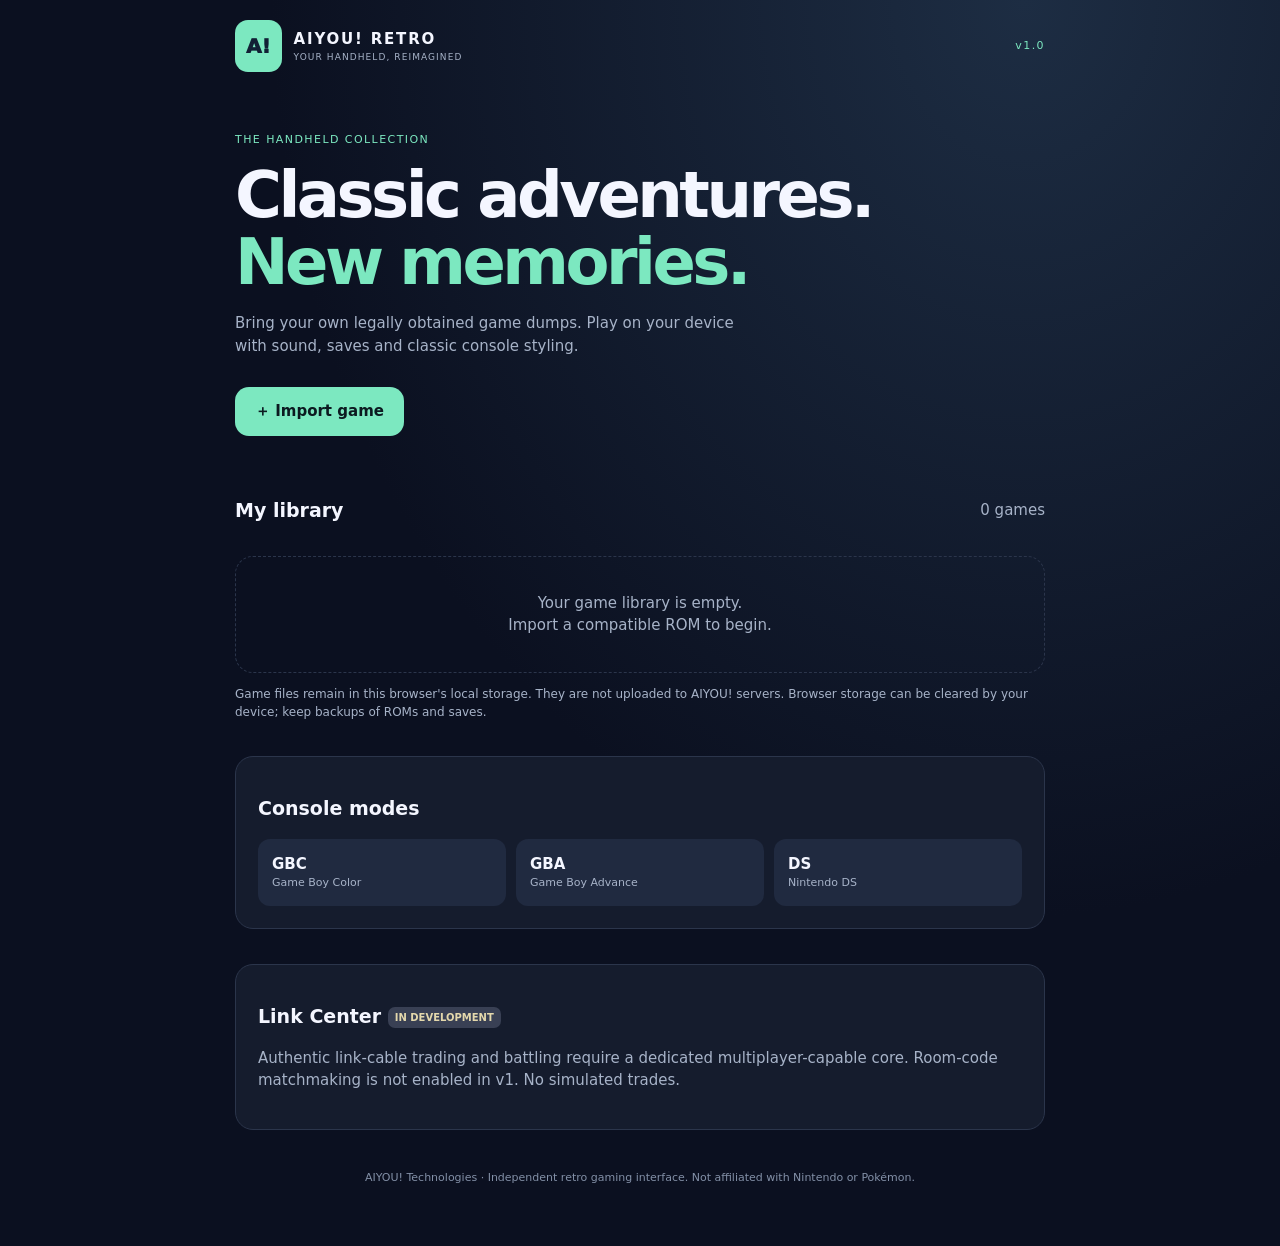
==== index.html @ af001be8 "Add files via upload" ====
<!doctype html><html lang="en"><head><meta charset="utf-8"><meta name="viewport" content="width=device-width,initial-scale=1,viewport-fit=cover"><meta name="theme-color" content="#111827"><link rel="manifest" href="manifest.webmanifest"><title>AIYOU! Retro • Game Library</title><link rel="stylesheet" href="style.css"></head><body><main class="app"><header><div class="brand"><span class="mark">A!</span><div><strong>AIYOU! RETRO</strong><small>YOUR HANDHELD, REIMAGINED</small></div></div><span class="version">v1.0</span></header><section class="hero"><div class="eyebrow">THE HANDHELD COLLECTION</div><h1>Classic adventures.<br><em>New memories.</em></h1><p>Bring your own legally obtained game dumps. Play on your device with sound, saves and classic console styling.</p><label class="primary">＋ Import game <input id="rom" type="file" accept=".gb,.gbc,.gba,.nds" hidden></label></section><section class="library"><div class="sectionhead"><h2>My library</h2><span id="count">0 games</span></div><div id="games" class="games"></div><p class="note">Game files remain in this browser's local storage. They are not uploaded to AIYOU! servers. Browser storage can be cleared by your device; keep backups of ROMs and saves.</p></section><section class="info"><h2>Console modes</h2><div class="systems"><div><b>GBC</b><small>Game Boy Color</small></div><div><b>GBA</b><small>Game Boy Advance</small></div><div><b>DS</b><small>Nintendo DS</small></div></div></section><section class="info"><h2>Link Center <span class="soon">IN DEVELOPMENT</span></h2><p>Authentic link-cable trading and battling require a dedicated multiplayer-capable core. Room-code matchmaking is not enabled in v1. No simulated trades.</p></section><footer>AIYOU! Technologies · Independent retro gaming interface. Not affiliated with Nintendo or Pokémon.</footer></main><div id="toast" role="status"></div><script src="library.js"></script></body></html>
---- style.css ----
:root{color-scheme:dark;--bg:#0b1020;--panel:#161e31;--edge:#2b354b;--muted:#a7b3c8;--accent:#7ce8c0}*{box-sizing:border-box}body{margin:0;background:radial-gradient(ellipse at 80% 0%,#1d2d43,#0b1020 52%);color:#f4f6ff;font:15px/1.5 system-ui,-apple-system,sans-serif}.app{max-width:850px;margin:auto;padding:20px 20px 60px}header,.brand,.sectionhead,.game,.actions,.topbar{display:flex;align-items:center;justify-content:space-between;gap:12px}.brand{justify-content:start}.mark{background:#7ce8c0;color:#122035;font-weight:1000;padding:11px;border-radius:13px;font-size:20px}.brand strong,.brand small{display:block;letter-spacing:.12em}.brand small{font-size:9px;color:var(--muted)}.version,.eyebrow{font-size:11px;letter-spacing:.13em;color:var(--accent)}.hero{padding:60px 0 45px}.hero h1{font-size:clamp(37px,8vw,64px);line-height:1.06;letter-spacing:-.055em;margin:13px 0}.hero h1 em{font-style:normal;color:var(--accent)}p{color:var(--muted)}.hero p{max-width:520px}.primary,button{border:0;cursor:pointer;font:inherit}.primary{display:inline-block;margin-top:15px;background:var(--accent);color:#0c1a20;padding:13px 20px;border-radius:14px;font-weight:800}.sectionhead{margin-bottom:15px}.sectionhead h2,.info h2{font-size:19px}.sectionhead span{color:var(--muted)}.games{display:grid;gap:12px}.game{border:1px solid var(--edge);background:var(--panel);border-radius:18px;padding:16px}.game .cover{width:58px;height:70px;border-radius:10px;background:linear-gradient(145deg,#3e5078,#202c45);display:grid;place-items:center;font-weight:900;flex-shrink:0;color:#c3f9e5}.game .details{flex:1;min-width:0}.game .details strong{display:block;white-space:nowrap;overflow:hidden;text-overflow:ellipsis}.game .details small{color:var(--muted)}.actions{gap:8px}.actions button,.secondary{background:#29334a;color:#fff;border-radius:10px;padding:9px 12px}.actions .play{background:var(--accent);color:#122035;font-weight:800}.empty{border:1px dashed var(--edge);border-radius:18px;padding:35px 20px;text-align:center;color:var(--muted)}.note{font-size:12px}.info{margin-top:35px;padding:22px;border-radius:18px;background:#151c2d;border:1px solid var(--edge)}.systems{display:grid;grid-template-columns:repeat(3,1fr);gap:10px}.systems div{background:#202a40;border-radius:12px;padding:14px}.systems b,.systems small{display:block}.systems small{font-size:11px;color:var(--muted)}.soon{font-size:10px;background:#394054;color:#e4d8ac;padding:5px 7px;border-radius:7px;vertical-align:middle}footer{font-size:11px;color:#8390a7;text-align:center;margin-top:40px}#toast{position:fixed;bottom:20px;left:50%;transform:translateX(-50%);background:#2c3a52;padding:12px 18px;border-radius:12px;display:none;max-width:90vw;z-index:10}@media(max-width:500px){.game{flex-wrap:wrap}.game .actions{width:100%;justify-content:flex-end}.systems{gap:5px}.systems div{padding:10px}.hero{padding-top:40px}}
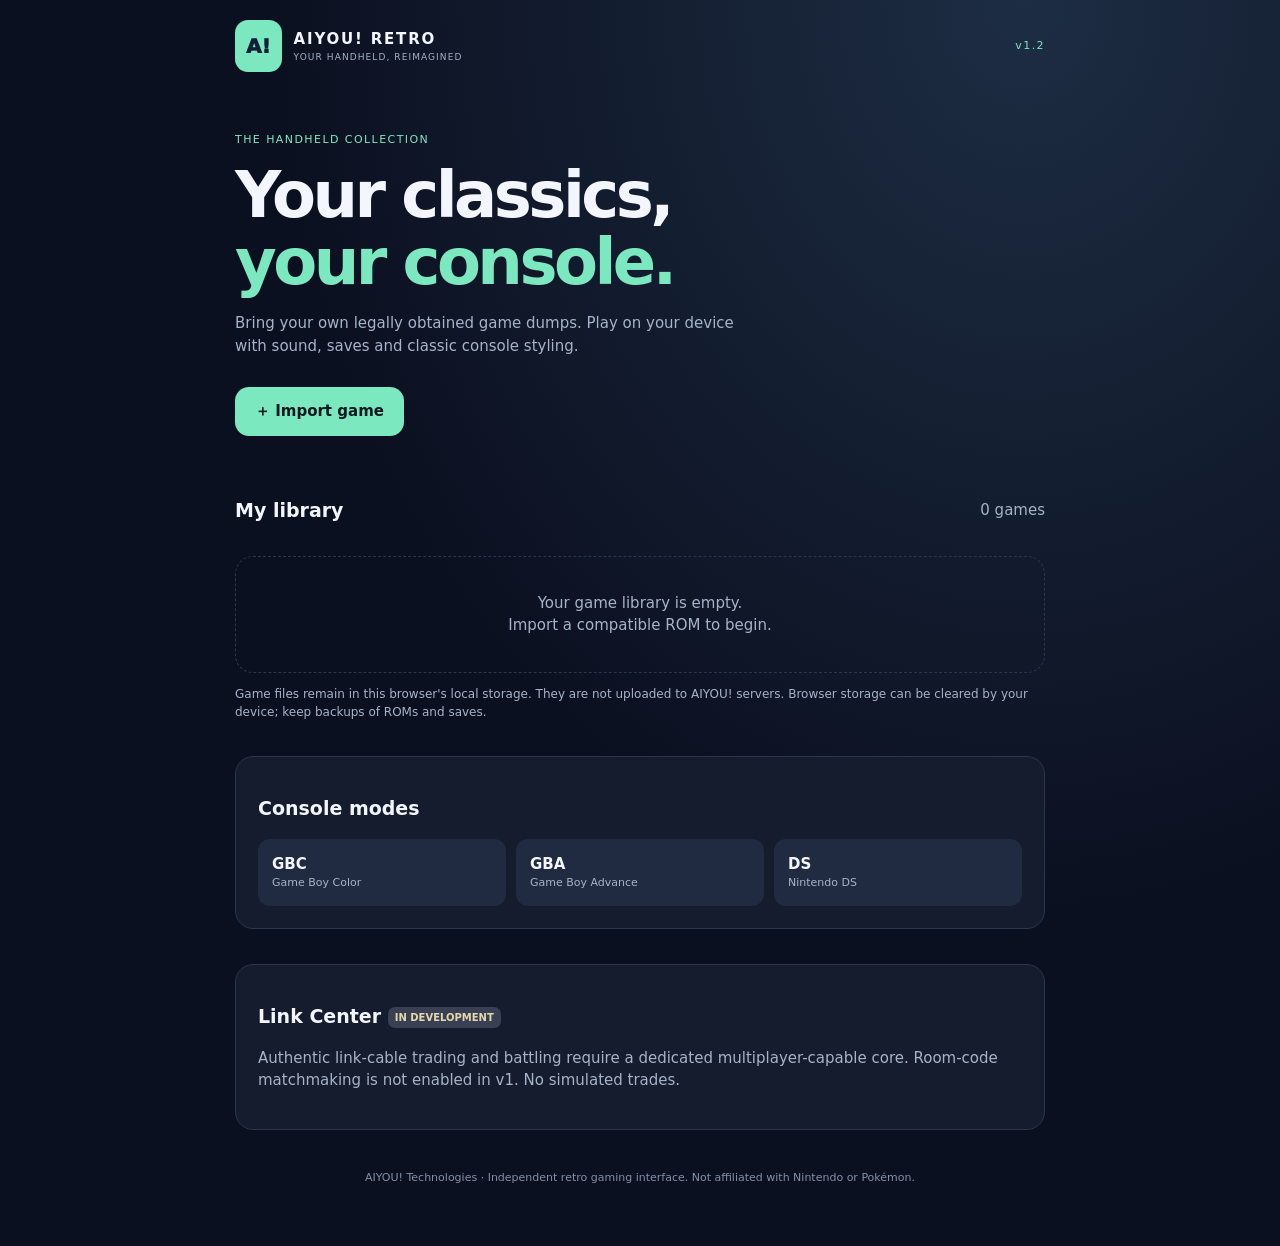
==== commit 9f51b944: "Add files via upload" ====
--- a/index.html
+++ b/index.html
@@ -1 +1 @@
-<!doctype html><html lang="en"><head><meta charset="utf-8"><meta name="viewport" content="width=device-width,initial-scale=1,viewport-fit=cover"><meta name="theme-color" content="#111827"><link rel="manifest" href="manifest.webmanifest"><title>AIYOU! Retro • Game Library</title><link rel="stylesheet" href="style.css"></head><body><main class="app"><header><div class="brand"><span class="mark">A!</span><div><strong>AIYOU! RETRO</strong><small>YOUR HANDHELD, REIMAGINED</small></div></div><span class="version">v1.0</span></header><section class="hero"><div class="eyebrow">THE HANDHELD COLLECTION</div><h1>Classic adventures.<br><em>New memories.</em></h1><p>Bring your own legally obtained game dumps. Play on your device with sound, saves and classic console styling.</p><label class="primary">＋ Import game <input id="rom" type="file" accept=".gb,.gbc,.gba,.nds" hidden></label></section><section class="library"><div class="sectionhead"><h2>My library</h2><span id="count">0 games</span></div><div id="games" class="games"></div><p class="note">Game files remain in this browser's local storage. They are not uploaded to AIYOU! servers. Browser storage can be cleared by your device; keep backups of ROMs and saves.</p></section><section class="info"><h2>Console modes</h2><div class="systems"><div><b>GBC</b><small>Game Boy Color</small></div><div><b>GBA</b><small>Game Boy Advance</small></div><div><b>DS</b><small>Nintendo DS</small></div></div></section><section class="info"><h2>Link Center <span class="soon">IN DEVELOPMENT</span></h2><p>Authentic link-cable trading and battling require a dedicated multiplayer-capable core. Room-code matchmaking is not enabled in v1. No simulated trades.</p></section><footer>AIYOU! Technologies · Independent retro gaming interface. Not affiliated with Nintendo or Pokémon.</footer></main><div id="toast" role="status"></div><script src="library.js"></script></body></html>
+<!doctype html><html lang="en"><head><meta charset="utf-8"><meta name="viewport" content="width=device-width,initial-scale=1,viewport-fit=cover"><meta name="theme-color" content="#111827"><link rel="manifest" href="manifest.webmanifest"><link rel="icon" type="image/svg+xml" href="icon.svg"><link rel="apple-touch-icon" href="icon-180.png"><title>AIYOU! Retro • Game Library</title><link rel="stylesheet" href="style.css"></head><body><main class="app"><header><div class="brand"><span class="mark">A!</span><div><strong>AIYOU! RETRO</strong><small>YOUR HANDHELD, REIMAGINED</small></div></div><span class="version">v1.2</span></header><section class="hero"><div class="eyebrow">THE HANDHELD COLLECTION</div><h1>Your classics,<br><em>your console.</em></h1><p>Bring your own legally obtained game dumps. Play on your device with sound, saves and classic console styling.</p><label class="primary">＋ Import game <input id="rom" type="file" accept=".gb,.gbc,.gba,.nds" hidden></label></section><section class="library"><div class="sectionhead"><h2>My library</h2><span id="count">0 games</span></div><div id="games" class="games"></div><p class="note">Game files remain in this browser's local storage. They are not uploaded to AIYOU! servers. Browser storage can be cleared by your device; keep backups of ROMs and saves.</p></section><section class="info"><h2>Console modes</h2><div class="systems"><div><b>GBC</b><small>Game Boy Color</small></div><div><b>GBA</b><small>Game Boy Advance</small></div><div><b>DS</b><small>Nintendo DS</small></div></div></section><section class="info"><h2>Link Center <span class="soon">IN DEVELOPMENT</span></h2><p>Authentic link-cable trading and battling require a dedicated multiplayer-capable core. Room-code matchmaking is not enabled in v1. No simulated trades.</p></section><footer>AIYOU! Technologies · Independent retro gaming interface. Not affiliated with Nintendo or Pokémon.</footer></main><div id="toast" role="status"></div><script src="library.js"></script></body></html>
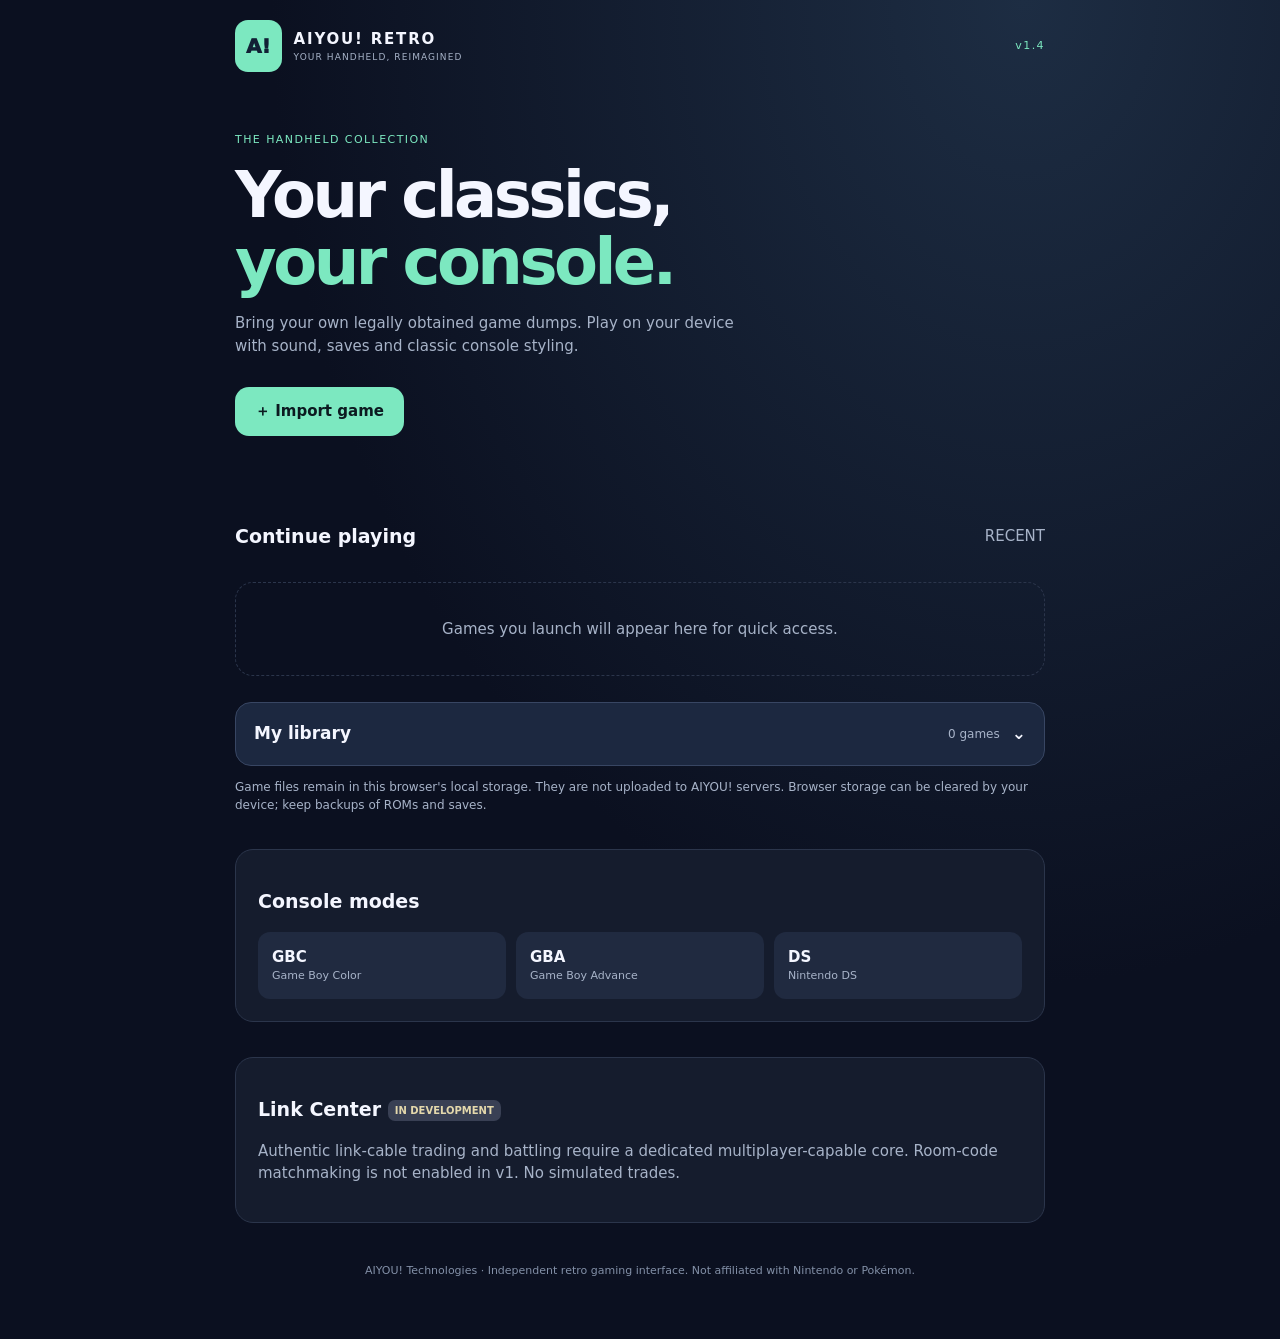
==== commit a605c601: "Add files via upload" ====
--- a/index.html
+++ b/index.html
@@ -1 +1 @@
-<!doctype html><html lang="en"><head><meta charset="utf-8"><meta name="viewport" content="width=device-width,initial-scale=1,viewport-fit=cover"><meta name="theme-color" content="#111827"><link rel="manifest" href="manifest.webmanifest"><link rel="icon" type="image/svg+xml" href="icon.svg"><link rel="apple-touch-icon" href="icon-180.png"><title>AIYOU! Retro • Game Library</title><link rel="stylesheet" href="style.css"></head><body><main class="app"><header><div class="brand"><span class="mark">A!</span><div><strong>AIYOU! RETRO</strong><small>YOUR HANDHELD, REIMAGINED</small></div></div><span class="version">v1.2</span></header><section class="hero"><div class="eyebrow">THE HANDHELD COLLECTION</div><h1>Your classics,<br><em>your console.</em></h1><p>Bring your own legally obtained game dumps. Play on your device with sound, saves and classic console styling.</p><label class="primary">＋ Import game <input id="rom" type="file" accept=".gb,.gbc,.gba,.nds" hidden></label></section><section class="library"><div class="sectionhead"><h2>My library</h2><span id="count">0 games</span></div><div id="games" class="games"></div><p class="note">Game files remain in this browser's local storage. They are not uploaded to AIYOU! servers. Browser storage can be cleared by your device; keep backups of ROMs and saves.</p></section><section class="info"><h2>Console modes</h2><div class="systems"><div><b>GBC</b><small>Game Boy Color</small></div><div><b>GBA</b><small>Game Boy Advance</small></div><div><b>DS</b><small>Nintendo DS</small></div></div></section><section class="info"><h2>Link Center <span class="soon">IN DEVELOPMENT</span></h2><p>Authentic link-cable trading and battling require a dedicated multiplayer-capable core. Room-code matchmaking is not enabled in v1. No simulated trades.</p></section><footer>AIYOU! Technologies · Independent retro gaming interface. Not affiliated with Nintendo or Pokémon.</footer></main><div id="toast" role="status"></div><script src="library.js"></script></body></html>
+<!doctype html><html lang="en"><head><meta charset="utf-8"><meta name="viewport" content="width=device-width,initial-scale=1,viewport-fit=cover"><meta name="theme-color" content="#111827"><link rel="manifest" href="manifest.webmanifest"><link rel="icon" type="image/svg+xml" href="icon.svg"><link rel="apple-touch-icon" href="icon-180.png"><title>AIYOU! Retro • Game Library</title><link rel="stylesheet" href="style.css"></head><body><main class="app"><header><div class="brand"><span class="mark">A!</span><div><strong>AIYOU! RETRO</strong><small>YOUR HANDHELD, REIMAGINED</small></div></div><span class="version">v1.4</span></header><section class="hero"><div class="eyebrow">THE HANDHELD COLLECTION</div><h1>Your classics,<br><em>your console.</em></h1><p>Bring your own legally obtained game dumps. Play on your device with sound, saves and classic console styling.</p><label class="primary">＋ Import game <input id="rom" type="file" accept=".gb,.gbc,.gba,.nds" hidden></label></section><section class="library"><div class="sectionhead"><h2>Continue playing</h2><span>RECENT</span></div><div id="recent" class="games"></div></section><section class="library"><details id="library-fold"><summary class="library-summary"><span>My library</span><span id="count">0 games</span><span aria-hidden="true">⌄</span></summary><div id="games" class="games"></div></details><p class="note">Game files remain in this browser's local storage. They are not uploaded to AIYOU! servers. Browser storage can be cleared by your device; keep backups of ROMs and saves.</p></section><section class="info"><h2>Console modes</h2><div class="systems"><div><b>GBC</b><small>Game Boy Color</small></div><div><b>GBA</b><small>Game Boy Advance</small></div><div><b>DS</b><small>Nintendo DS</small></div></div></section><section class="info"><h2>Link Center <span class="soon">IN DEVELOPMENT</span></h2><p>Authentic link-cable trading and battling require a dedicated multiplayer-capable core. Room-code matchmaking is not enabled in v1. No simulated trades.</p></section><footer>AIYOU! Technologies · Independent retro gaming interface. Not affiliated with Nintendo or Pokémon.</footer></main><div id="toast" role="status"></div><script src="library.js"></script></body></html>
--- a/style.css
+++ b/style.css
@@ -1 +1,3 @@
 :root{color-scheme:dark;--bg:#0b1020;--panel:#161e31;--edge:#2b354b;--muted:#a7b3c8;--accent:#7ce8c0}*{box-sizing:border-box}body{margin:0;background:radial-gradient(ellipse at 80% 0%,#1d2d43,#0b1020 52%);color:#f4f6ff;font:15px/1.5 system-ui,-apple-system,sans-serif}.app{max-width:850px;margin:auto;padding:20px 20px 60px}header,.brand,.sectionhead,.game,.actions,.topbar{display:flex;align-items:center;justify-content:space-between;gap:12px}.brand{justify-content:start}.mark{background:#7ce8c0;color:#122035;font-weight:1000;padding:11px;border-radius:13px;font-size:20px}.brand strong,.brand small{display:block;letter-spacing:.12em}.brand small{font-size:9px;color:var(--muted)}.version,.eyebrow{font-size:11px;letter-spacing:.13em;color:var(--accent)}.hero{padding:60px 0 45px}.hero h1{font-size:clamp(37px,8vw,64px);line-height:1.06;letter-spacing:-.055em;margin:13px 0}.hero h1 em{font-style:normal;color:var(--accent)}p{color:var(--muted)}.hero p{max-width:520px}.primary,button{border:0;cursor:pointer;font:inherit}.primary{display:inline-block;margin-top:15px;background:var(--accent);color:#0c1a20;padding:13px 20px;border-radius:14px;font-weight:800}.sectionhead{margin-bottom:15px}.sectionhead h2,.info h2{font-size:19px}.sectionhead span{color:var(--muted)}.games{display:grid;gap:12px}.game{border:1px solid var(--edge);background:var(--panel);border-radius:18px;padding:16px}.game .cover{width:58px;height:70px;border-radius:10px;background:linear-gradient(145deg,#3e5078,#202c45);display:grid;place-items:center;font-weight:900;flex-shrink:0;color:#c3f9e5}.game .details{flex:1;min-width:0}.game .details strong{display:block;white-space:nowrap;overflow:hidden;text-overflow:ellipsis}.game .details small{color:var(--muted)}.actions{gap:8px}.actions button,.secondary{background:#29334a;color:#fff;border-radius:10px;padding:9px 12px}.actions .play{background:var(--accent);color:#122035;font-weight:800}.empty{border:1px dashed var(--edge);border-radius:18px;padding:35px 20px;text-align:center;color:var(--muted)}.note{font-size:12px}.info{margin-top:35px;padding:22px;border-radius:18px;background:#151c2d;border:1px solid var(--edge)}.systems{display:grid;grid-template-columns:repeat(3,1fr);gap:10px}.systems div{background:#202a40;border-radius:12px;padding:14px}.systems b,.systems small{display:block}.systems small{font-size:11px;color:var(--muted)}.soon{font-size:10px;background:#394054;color:#e4d8ac;padding:5px 7px;border-radius:7px;vertical-align:middle}footer{font-size:11px;color:#8390a7;text-align:center;margin-top:40px}#toast{position:fixed;bottom:20px;left:50%;transform:translateX(-50%);background:#2c3a52;padding:12px 18px;border-radius:12px;display:none;max-width:90vw;z-index:10}@media(max-width:500px){.game{flex-wrap:wrap}.game .actions{width:100%;justify-content:flex-end}.systems{gap:5px}.systems div{padding:10px}.hero{padding-top:40px}}
+
+.library{margin-top:26px}.library-summary{display:flex;align-items:center;gap:12px;justify-content:space-between;cursor:pointer;list-style:none;background:#1c2840;border:1px solid #384663;border-radius:16px;padding:18px;font-size:17px;font-weight:800}.library-summary::-webkit-details-marker{display:none}.library-summary span:nth-child(2){margin-left:auto;font-size:12px;color:#a7b3c8;font-weight:500}#library-fold[open] .library-summary{margin-bottom:16px}#library-fold[open] .library-summary span:last-child{transform:rotate(180deg)}.platform-group{display:grid;gap:10px;margin:18px 0 25px}.platform-group h3{font-size:13px;letter-spacing:.09em;text-transform:uppercase;color:#7ce8c0;margin:0 0 2px}.game{flex-wrap:wrap}.game .details{min-width:130px}@media(max-width:480px){.actions{width:100%;justify-content:flex-end}.game{gap:10px}.hero{padding:36px 0 26px}}
